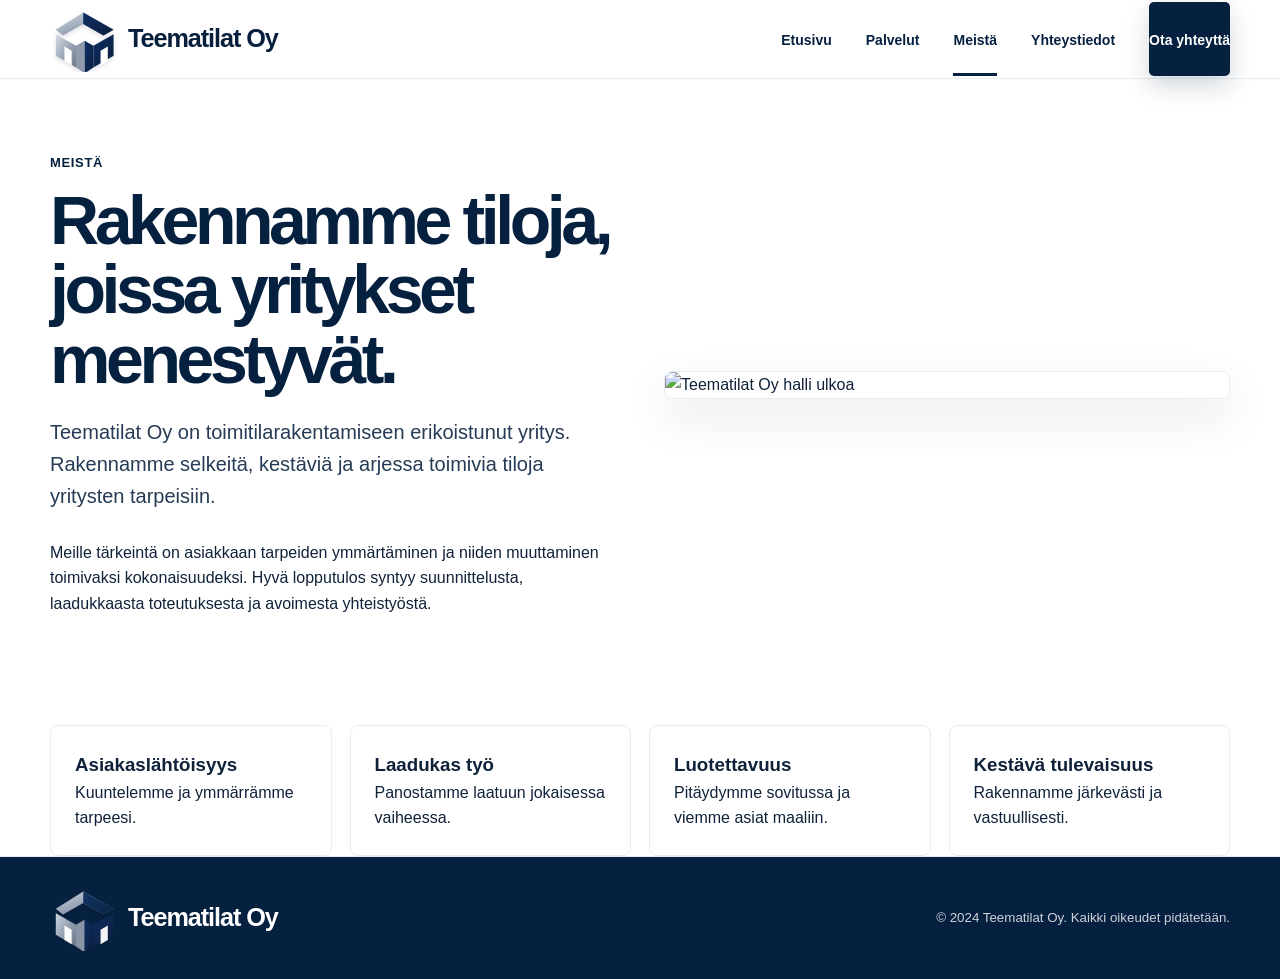
==== meista.html @ b9447d9e "Add files via upload" ====
<!doctype html>
<html lang="fi">
<head>
  <meta charset="utf-8">
  <meta name="viewport" content="width=device-width, initial-scale=1">
  <title>Meistä | Teematilat Oy</title>
  <meta name="description" content="Teematilat Oy rakentaa laadukkaita ja toimivia toimitiloja yrityksille.">
  <link rel="stylesheet" href="styles.css">
</head>
<body>
<header class="header">
  <div class="container nav">
    <a class="logo-wrap" href="index.html"><svg class="brand-logo" viewBox="0 0 360 92" role="img" aria-label="Teematilat Oy" xmlns="http://www.w3.org/2000/svg">
  <defs>
    <linearGradient id="silverA" x1="0" y1="0" x2="1" y2="1">
      <stop offset="0%" stop-color="#d8dee7"/>
      <stop offset="52%" stop-color="#9aa6b6"/>
      <stop offset="100%" stop-color="#707b8a"/>
    </linearGradient>
    <linearGradient id="navyA" x1="0" y1="0" x2="1" y2="1">
      <stop offset="0%" stop-color="#0b2e63"/>
      <stop offset="100%" stop-color="#061f3d"/>
    </linearGradient>
    <filter id="softShadow" x="-15%" y="-15%" width="130%" height="130%">
      <feDropShadow dx="0" dy="3" stdDeviation="3" flood-color="#061f3d" flood-opacity=".12"/>
    </filter>
  </defs>

  <g transform="translate(8 9)" filter="url(#softShadow)">
    <!-- top open roof / upper right in dark navy -->
    <polygon points="38,0 80,24 66,32 38,16 10,32 0,24" fill="url(#silverA)"/>
    <polygon points="38,0 80,24 66,32 38,16" fill="url(#navyA)"/>

    <!-- left leg -->
    <polygon points="0,30 28,46 28,76 0,60" fill="url(#silverA)"/>
    <polygon points="12,47 22,53 22,73 12,67" fill="#ffffff"/>

    <!-- center leg -->
    <polygon points="28,46 40,39 40,84 28,76" fill="#8f9bac"/>
    <polygon points="40,39 52,46 52,76 40,84" fill="url(#navyA)"/>

    <!-- right leg -->
    <polygon points="52,46 80,30 80,60 52,76" fill="url(#navyA)"/>
    <polygon points="62,53 72,47 72,67 62,73" fill="#ffffff"/>
  </g>

  <text x="108" y="57"
        font-family="Arial, Helvetica, sans-serif"
        font-size="35"
        font-weight="900"
        letter-spacing="-1.5"
        fill="#061f3d">Teematilat Oy</text>
</svg></a>
    <button class="mobile-toggle" aria-label="Avaa valikko" onclick="document.querySelector('.menu').classList.toggle('open')">☰</button>
    <nav class="menu">
      <a href="index.html" class="">Etusivu</a>
      <a href="palvelut.html" class="">Palvelut</a>
      <a href="meista.html" class="active">Meistä</a>
      <a href="yhteystiedot.html" class="">Yhteystiedot</a>
      <a class="btn" href="yhteystiedot.html">Ota yhteyttä</a>
    </nav>
  </div>
</header>

<main>
  <section class="about-grid container">
    <div>
      <div class="kicker">Meistä</div>
      <h1>Rakennamme tiloja, joissa yritykset menestyvät.</h1>
      <p class="lead">Teematilat Oy on toimitilarakentamiseen erikoistunut yritys. Rakennamme selkeitä, kestäviä ja arjessa toimivia tiloja yritysten tarpeisiin.</p>
      <p>Meille tärkeintä on asiakkaan tarpeiden ymmärtäminen ja niiden muuttaminen toimivaksi kokonaisuudeksi. Hyvä lopputulos syntyy suunnittelusta, laadukkaasta toteutuksesta ja avoimesta yhteistyöstä.</p>
    </div>
    <div class="photo-card"><img src="assets/halli-ulkokuva.png" alt="Teematilat Oy halli ulkoa"></div>
  </section>
  <section class="features">
    <div class="container value-grid">
      <div class="value"><h3>Asiakaslähtöisyys</h3><p>Kuuntelemme ja ymmärrämme tarpeesi.</p></div>
      <div class="value"><h3>Laadukas työ</h3><p>Panostamme laatuun jokaisessa vaiheessa.</p></div>
      <div class="value"><h3>Luotettavuus</h3><p>Pitäydymme sovitussa ja viemme asiat maaliin.</p></div>
      <div class="value"><h3>Kestävä tulevaisuus</h3><p>Rakennamme järkevästi ja vastuullisesti.</p></div>
    </div>
  </section>
</main>

<footer class="footer">
  <div class="container footer-inner">
    <a class="logo-wrap" href="index.html"><svg class="brand-logo" viewBox="0 0 360 92" role="img" aria-label="Teematilat Oy" xmlns="http://www.w3.org/2000/svg">
  <defs>
    <linearGradient id="silverA" x1="0" y1="0" x2="1" y2="1">
      <stop offset="0%" stop-color="#d8dee7"/>
      <stop offset="52%" stop-color="#9aa6b6"/>
      <stop offset="100%" stop-color="#707b8a"/>
    </linearGradient>
    <linearGradient id="navyA" x1="0" y1="0" x2="1" y2="1">
      <stop offset="0%" stop-color="#0b2e63"/>
      <stop offset="100%" stop-color="#061f3d"/>
    </linearGradient>
    <filter id="softShadow" x="-15%" y="-15%" width="130%" height="130%">
      <feDropShadow dx="0" dy="3" stdDeviation="3" flood-color="#061f3d" flood-opacity=".12"/>
    </filter>
  </defs>

  <g transform="translate(8 9)" filter="url(#softShadow)">
    <!-- top open roof / upper right in dark navy -->
    <polygon points="38,0 80,24 66,32 38,16 10,32 0,24" fill="url(#silverA)"/>
    <polygon points="38,0 80,24 66,32 38,16" fill="url(#navyA)"/>

    <!-- left leg -->
    <polygon points="0,30 28,46 28,76 0,60" fill="url(#silverA)"/>
    <polygon points="12,47 22,53 22,73 12,67" fill="#ffffff"/>

    <!-- center leg -->
    <polygon points="28,46 40,39 40,84 28,76" fill="#8f9bac"/>
    <polygon points="40,39 52,46 52,76 40,84" fill="url(#navyA)"/>

    <!-- right leg -->
    <polygon points="52,46 80,30 80,60 52,76" fill="url(#navyA)"/>
    <polygon points="62,53 72,47 72,67 62,73" fill="#ffffff"/>
  </g>

  <text x="108" y="57"
        font-family="Arial, Helvetica, sans-serif"
        font-size="35"
        font-weight="900"
        letter-spacing="-1.5"
        fill="#061f3d">Teematilat Oy</text>
</svg></a>
    <small>© 2024 Teematilat Oy. Kaikki oikeudet pidätetään.</small>
  </div>
</footer>
<script>
document.addEventListener('click', function(e){
  const menu = document.querySelector('.menu');
  const toggle = document.querySelector('.mobile-toggle');
  if(menu && toggle && !menu.contains(e.target) && !toggle.contains(e.target)) menu.classList.remove('open');
});
</script>
</body>
</html>
---- styles.css ----
:root{
  --navy:#06213f;
  --navy-2:#0a315d;
  --red:#06213f;
  --text:#10223a;
  --muted:#5d6b7d;
  --line:#e8edf3;
  --bg:#f7f9fc;
  --white:#fff;
  --shadow:0 18px 45px rgba(6,31,61,.10);
}
*{box-sizing:border-box;margin:0;padding:0}
html{scroll-behavior:smooth}
body{font-family:Arial,Helvetica,sans-serif;color:var(--text);background:#fff;line-height:1.6}
img{max-width:100%;display:block}
a{text-decoration:none;color:inherit}
.container{width:min(1180px,calc(100% - 40px));margin:auto}
.header{position:sticky;top:0;z-index:50;background:rgba(255,255,255,.94);backdrop-filter:blur(14px);border-bottom:1px solid var(--line)}
.nav{height:78px;display:flex;align-items:center;justify-content:space-between;gap:24px}
.logo-wrap{
  display:flex;
  align-items:center;
  width:230px;
  max-width:60vw;
  line-height:0;
}





.menu{display:flex;align-items:center;gap:34px;font-weight:800;font-size:14px;color:var(--navy)}
.menu a{padding:27px 0 22px;border-bottom:3px solid transparent}
.menu a.active,.menu a:hover{border-bottom-color:var(--navy);color:var(--navy)}
.btn{display:inline-flex;align-items:center;justify-content:center;gap:10px;border-radius:5px;padding:14px 22px;background:var(--navy);color:white;font-weight:800;border:0;cursor:pointer;box-shadow:0 10px 24px rgba(6,31,61,.18)}
.btn:hover{background:var(--navy-2)}
.mobile-toggle{display:none;background:transparent;border:0;font-size:30px;color:var(--navy);cursor:pointer}

.hero{background:linear-gradient(90deg,rgba(255,255,255,.98) 0%,rgba(255,255,255,.86) 35%,rgba(255,255,255,.08) 62%),url("assets/halli-ulkokuva.png") center right/cover no-repeat;min-height:620px;display:flex;align-items:center}
.hero-content{max-width:520px;padding:70px 0}
.eyebrow{font-size:13px;font-weight:900;letter-spacing:.05em;text-transform:uppercase;color:var(--navy);margin-bottom:16px}
h1{font-size:clamp(42px,6vw,68px);line-height:1.02;letter-spacing:-.065em;color:var(--navy);margin-bottom:22px}
.lead{font-size:20px;color:#263b55;margin-bottom:28px}
.features{background:#fff;border-bottom:1px solid var(--line)}
.feature-grid{display:grid;grid-template-columns:repeat(4,1fr)}
.feature{padding:44px 26px;text-align:center;border-right:1px solid var(--line)}
.feature:last-child{border-right:0}
.icon{font-size:42px;color:var(--red);line-height:1;margin-bottom:16px}
.feature h3{font-size:18px;color:var(--navy);margin-bottom:8px}
.feature p{color:var(--muted);font-size:14px}

.process{background:radial-gradient(circle at 50% 0,#0d3a68,var(--navy));color:white;padding:74px 0}
.center{text-align:center}
.process .eyebrow{color:var(--red)}
.section-title{font-size:clamp(32px,4vw,46px);line-height:1.1;letter-spacing:-.045em;color:var(--navy);margin-bottom:18px}
.process .section-title{color:white}
.process-grid{display:grid;grid-template-columns:repeat(4,1fr);gap:24px;margin-top:46px;position:relative}
.step{text-align:center;padding:10px}
.step-number{width:38px;height:38px;border-radius:999px;background:var(--red);display:grid;place-items:center;margin:0 auto 22px;font-weight:900}
.step-icon{font-size:38px;margin-bottom:16px}
.step h3{font-size:20px;margin-bottom:8px}
.step p{font-size:14px;color:rgba(255,255,255,.78)}

.split{padding:78px 0}
.split-grid{display:grid;grid-template-columns:.85fr 1.15fr;gap:58px;align-items:center}
.kicker{font-size:13px;text-transform:uppercase;color:var(--red);font-weight:900;letter-spacing:.05em;margin-bottom:12px}
.checks{list-style:none;margin-top:20px}
.checks li{margin:10px 0;color:#253750}
.checks li:before{content:"✓";color:var(--red);font-weight:900;margin-right:10px}
.photo-card{border-radius:8px;overflow:hidden;box-shadow:var(--shadow);border:1px solid var(--line)}
.cta{background:linear-gradient(135deg,#06213f,#0a315d);color:white;padding:64px 0;text-align:center;position:relative;overflow:hidden}
.cta h2{font-size:clamp(30px,4vw,44px);line-height:1.12;margin-bottom:24px;letter-spacing:-.04em}
.cta .eyebrow{color:white}
.footer{background:var(--navy);color:white;padding:28px 0}
.footer-inner{display:flex;justify-content:space-between;align-items:center;gap:22px;flex-wrap:wrap}
.footer .logo-wrap{color:white;font-size:20px}
.footer small{opacity:.8}

.page-hero{background:linear-gradient(135deg,var(--navy),#073969);color:white;padding:72px 0}
.page-hero h1{color:white;font-size:clamp(38px,4vw,54px)}
.page-hero p{max-width:680px;color:rgba(255,255,255,.82);font-size:19px}
.cards{padding:64px 0}
.card-grid{display:grid;grid-template-columns:repeat(4,1fr);gap:22px}
.card{background:white;border:1px solid var(--line);border-radius:8px;overflow:hidden;box-shadow:var(--shadow)}
.card-body{padding:24px}
.card h3{color:var(--navy);font-size:20px;margin-bottom:8px}
.card p{color:var(--muted);font-size:15px}
.about-grid{display:grid;grid-template-columns:1fr 1fr;gap:48px;align-items:center;padding:74px 0}
.value-grid{display:grid;grid-template-columns:repeat(4,1fr);gap:18px;margin-top:34px}
.value{border:1px solid var(--line);border-radius:8px;padding:24px;background:#fff}
.contact-grid{display:grid;grid-template-columns:.8fr 1.2fr;gap:60px;padding:70px 0}
.contact-list{list-style:none;margin-top:24px}
.contact-list li{padding:12px 0;border-bottom:1px solid var(--line)}
.form{display:grid;gap:14px}
input,textarea{width:100%;padding:15px;border:1px solid #dce3ec;border-radius:5px;font:inherit}
textarea{min-height:150px;resize:vertical}
.notice{background:#fff6f6;border-left:4px solid var(--red);padding:18px;margin-top:18px;color:#334}

@media (max-width:900px){
  .mobile-toggle{display:block}
  .menu{display:none;position:absolute;left:0;right:0;top:78px;background:white;padding:18px 24px;box-shadow:var(--shadow);flex-direction:column;align-items:flex-start;gap:8px}
  .menu.open{display:flex}
  .menu a{padding:10px 0}
  .hero{background:linear-gradient(180deg,rgba(255,255,255,.96),rgba(255,255,255,.86)),url("assets/halli-ulkokuva.png") center/cover no-repeat;min-height:560px}
  .feature-grid,.process-grid,.card-grid,.value-grid{grid-template-columns:1fr 1fr}
  .split-grid,.about-grid,.contact-grid{grid-template-columns:1fr}
}
@media (max-width:560px){
  .container{width:min(100% - 28px,1180px)}
  .nav{height:70px}
  .logo-wrap{font-size:20px}
  
  .hero-content{padding:54px 0}
  .lead{font-size:17px}
  .feature-grid,.process-grid,.card-grid,.value-grid{grid-template-columns:1fr}
  .feature{border-right:0;border-bottom:1px solid var(--line)}
  .section-title{font-size:32px}
}


.brand-logo{
  width:100%;
  height:auto;
  display:block;
}
.footer .brand-logo text{
  fill:#ffffff;
}
.footer .brand-logo polygon{
  opacity:.95;
}
@media (max-width:560px){
  .logo-wrap{width:190px;}
}


/* Päivitetty SVG-logo */
.logo-wrap{
  display:flex;
  align-items:center;
  width:260px;
  max-width:62vw;
  line-height:0;
}
.brand-logo{
  width:100%;
  height:auto;
  display:block;
}
.site-logo{
  height:64px;
  width:auto;
  display:block;
}
@media (max-width:560px){
  .logo-wrap{width:210px;}
  .site-logo{height:52px;}
}
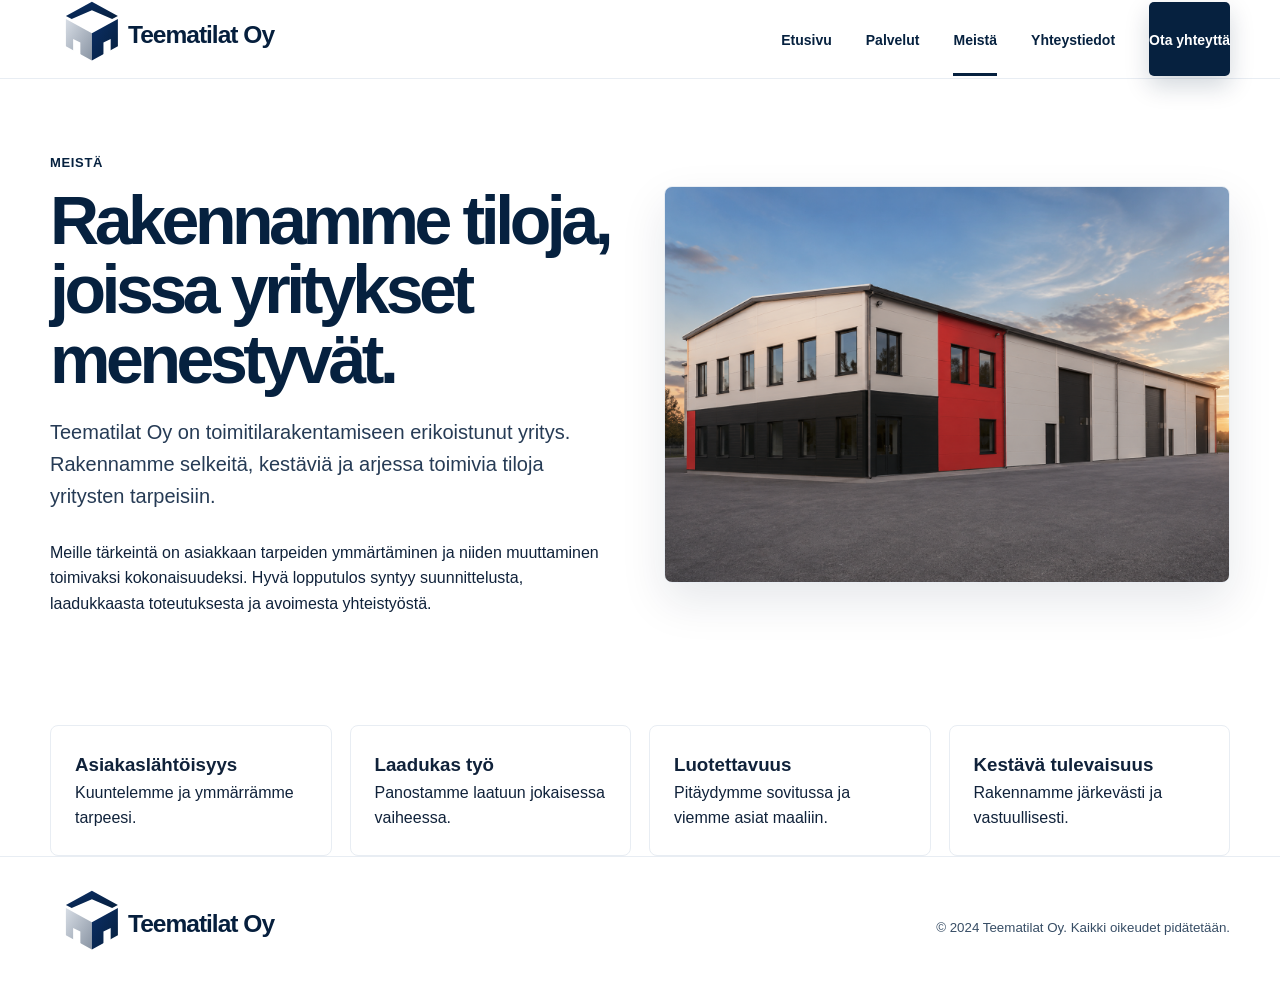
==== commit 9729dd44: "Logomuutokset" ====
--- a/meista.html
+++ b/meista.html
@@ -10,47 +10,9 @@
 <body>
 <header class="header">
   <div class="container nav">
-    <a class="logo-wrap" href="index.html"><svg class="brand-logo" viewBox="0 0 360 92" role="img" aria-label="Teematilat Oy" xmlns="http://www.w3.org/2000/svg">
-  <defs>
-    <linearGradient id="silverA" x1="0" y1="0" x2="1" y2="1">
-      <stop offset="0%" stop-color="#d8dee7"/>
-      <stop offset="52%" stop-color="#9aa6b6"/>
-      <stop offset="100%" stop-color="#707b8a"/>
-    </linearGradient>
-    <linearGradient id="navyA" x1="0" y1="0" x2="1" y2="1">
-      <stop offset="0%" stop-color="#0b2e63"/>
-      <stop offset="100%" stop-color="#061f3d"/>
-    </linearGradient>
-    <filter id="softShadow" x="-15%" y="-15%" width="130%" height="130%">
-      <feDropShadow dx="0" dy="3" stdDeviation="3" flood-color="#061f3d" flood-opacity=".12"/>
-    </filter>
-  </defs>
-
-  <g transform="translate(8 9)" filter="url(#softShadow)">
-    <!-- top open roof / upper right in dark navy -->
-    <polygon points="38,0 80,24 66,32 38,16 10,32 0,24" fill="url(#silverA)"/>
-    <polygon points="38,0 80,24 66,32 38,16" fill="url(#navyA)"/>
-
-    <!-- left leg -->
-    <polygon points="0,30 28,46 28,76 0,60" fill="url(#silverA)"/>
-    <polygon points="12,47 22,53 22,73 12,67" fill="#ffffff"/>
-
-    <!-- center leg -->
-    <polygon points="28,46 40,39 40,84 28,76" fill="#8f9bac"/>
-    <polygon points="40,39 52,46 52,76 40,84" fill="url(#navyA)"/>
-
-    <!-- right leg -->
-    <polygon points="52,46 80,30 80,60 52,76" fill="url(#navyA)"/>
-    <polygon points="62,53 72,47 72,67 62,73" fill="#ffffff"/>
-  </g>
-
-  <text x="108" y="57"
-        font-family="Arial, Helvetica, sans-serif"
-        font-size="35"
-        font-weight="900"
-        letter-spacing="-1.5"
-        fill="#061f3d">Teematilat Oy</text>
-</svg></a>
+    <a class="logo-wrap" href="index.html">
+<img src="assets/logo.svg" alt="Teematilat Oy logo" class="logo">
+</a> 
     <button class="mobile-toggle" aria-label="Avaa valikko" onclick="document.querySelector('.menu').classList.toggle('open')">☰</button>
     <nav class="menu">
       <a href="index.html" class="">Etusivu</a>
@@ -84,47 +46,9 @@
 
 <footer class="footer">
   <div class="container footer-inner">
-    <a class="logo-wrap" href="index.html"><svg class="brand-logo" viewBox="0 0 360 92" role="img" aria-label="Teematilat Oy" xmlns="http://www.w3.org/2000/svg">
-  <defs>
-    <linearGradient id="silverA" x1="0" y1="0" x2="1" y2="1">
-      <stop offset="0%" stop-color="#d8dee7"/>
-      <stop offset="52%" stop-color="#9aa6b6"/>
-      <stop offset="100%" stop-color="#707b8a"/>
-    </linearGradient>
-    <linearGradient id="navyA" x1="0" y1="0" x2="1" y2="1">
-      <stop offset="0%" stop-color="#0b2e63"/>
-      <stop offset="100%" stop-color="#061f3d"/>
-    </linearGradient>
-    <filter id="softShadow" x="-15%" y="-15%" width="130%" height="130%">
-      <feDropShadow dx="0" dy="3" stdDeviation="3" flood-color="#061f3d" flood-opacity=".12"/>
-    </filter>
-  </defs>
-
-  <g transform="translate(8 9)" filter="url(#softShadow)">
-    <!-- top open roof / upper right in dark navy -->
-    <polygon points="38,0 80,24 66,32 38,16 10,32 0,24" fill="url(#silverA)"/>
-    <polygon points="38,0 80,24 66,32 38,16" fill="url(#navyA)"/>
-
-    <!-- left leg -->
-    <polygon points="0,30 28,46 28,76 0,60" fill="url(#silverA)"/>
-    <polygon points="12,47 22,53 22,73 12,67" fill="#ffffff"/>
-
-    <!-- center leg -->
-    <polygon points="28,46 40,39 40,84 28,76" fill="#8f9bac"/>
-    <polygon points="40,39 52,46 52,76 40,84" fill="url(#navyA)"/>
-
-    <!-- right leg -->
-    <polygon points="52,46 80,30 80,60 52,76" fill="url(#navyA)"/>
-    <polygon points="62,53 72,47 72,67 62,73" fill="#ffffff"/>
-  </g>
-
-  <text x="108" y="57"
-        font-family="Arial, Helvetica, sans-serif"
-        font-size="35"
-        font-weight="900"
-        letter-spacing="-1.5"
-        fill="#061f3d">Teematilat Oy</text>
-</svg></a>
+    <a class="logo-wrap" href="index.html">
+<img src="assets/logo.svg" alt="Teematilat Oy logo" class="logo">
+</a> 
     <small>© 2024 Teematilat Oy. Kaikki oikeudet pidätetään.</small>
   </div>
 </footer>
--- a/styles.css
+++ b/styles.css
@@ -72,10 +72,14 @@
 .cta{background:linear-gradient(135deg,#06213f,#0a315d);color:white;padding:64px 0;text-align:center;position:relative;overflow:hidden}
 .cta h2{font-size:clamp(30px,4vw,44px);line-height:1.12;margin-bottom:24px;letter-spacing:-.04em}
 .cta .eyebrow{color:white}
-.footer{background:var(--navy);color:white;padding:28px 0}
-.footer-inner{display:flex;justify-content:space-between;align-items:center;gap:22px;flex-wrap:wrap}
-.footer .logo-wrap{color:white;font-size:20px}
-.footer small{opacity:.8}
+.footer{
+  background:#ffffff;
+  color:var(--navy);
+  padding:28px 0;
+}.footer-inner{display:flex;justify-content:space-between;align-items:center;gap:22px;flex-wrap:wrap}
+.footer .logo-wrap{
+  color:var(--navy);
+}.footer small{opacity:.8}
 
 .page-hero{background:linear-gradient(135deg,var(--navy),#073969);color:white;padding:72px 0}
 .page-hero h1{color:white;font-size:clamp(38px,4vw,54px)}
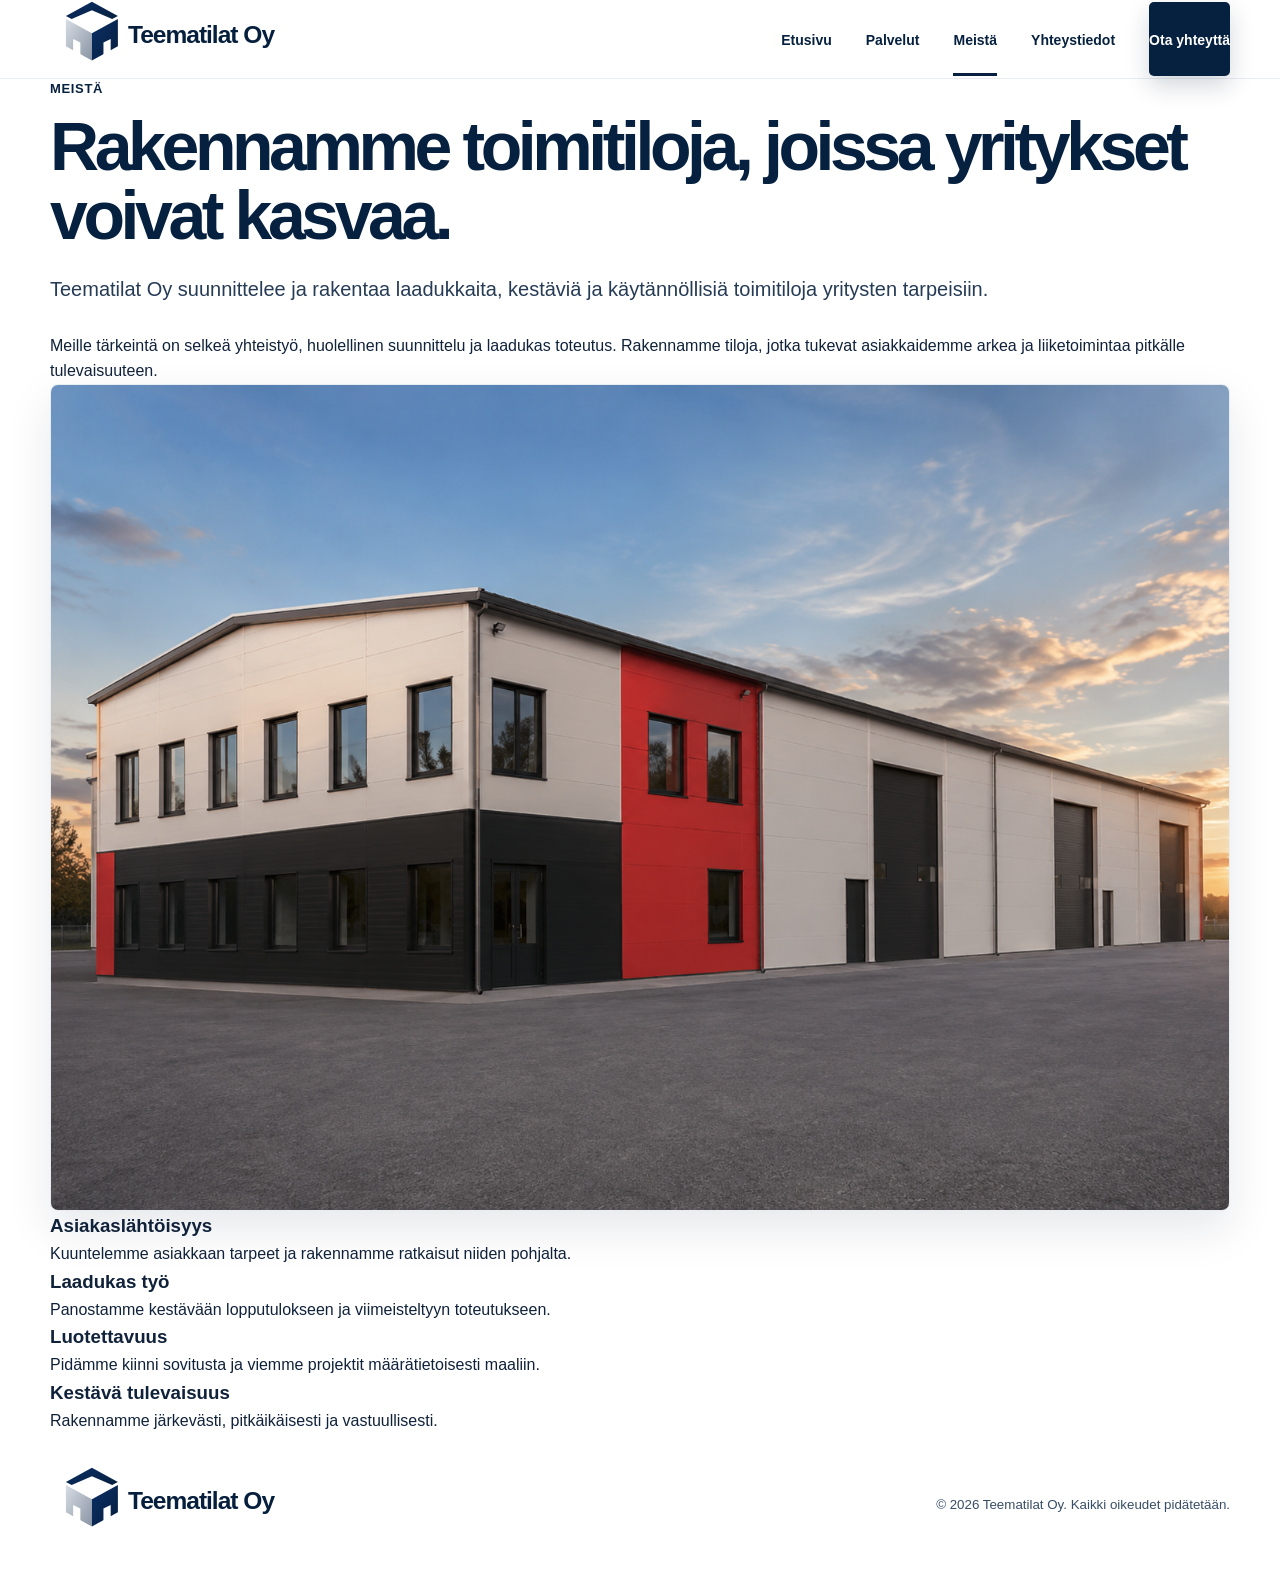
==== commit 28c4e85b: "Add files via upload" ====
--- a/meista.html
+++ b/meista.html
@@ -7,39 +7,63 @@
   <meta name="description" content="Teematilat Oy rakentaa laadukkaita ja toimivia toimitiloja yrityksille.">
   <link rel="stylesheet" href="styles.css">
 </head>
+
 <body>
 <header class="header">
   <div class="container nav">
     <a class="logo-wrap" href="index.html">
-<img src="assets/logo.svg" alt="Teematilat Oy logo" class="logo">
-</a> 
+      <img src="assets/logo.svg" alt="Teematilat Oy logo" class="logo">
+    </a>
+
     <button class="mobile-toggle" aria-label="Avaa valikko" onclick="document.querySelector('.menu').classList.toggle('open')">☰</button>
+
     <nav class="menu">
-      <a href="index.html" class="">Etusivu</a>
-      <a href="palvelut.html" class="">Palvelut</a>
+      <a href="index.html">Etusivu</a>
+      <a href="palvelut.html">Palvelut</a>
       <a href="meista.html" class="active">Meistä</a>
-      <a href="yhteystiedot.html" class="">Yhteystiedot</a>
+      <a href="yhteystiedot.html">Yhteystiedot</a>
       <a class="btn" href="yhteystiedot.html">Ota yhteyttä</a>
     </nav>
   </div>
 </header>
 
-<main>
-  <section class="about-grid container">
+<main class="blue-page">
+  <section class="container blue-hero">
     <div>
       <div class="kicker">Meistä</div>
-      <h1>Rakennamme tiloja, joissa yritykset menestyvät.</h1>
-      <p class="lead">Teematilat Oy on toimitilarakentamiseen erikoistunut yritys. Rakennamme selkeitä, kestäviä ja arjessa toimivia tiloja yritysten tarpeisiin.</p>
-      <p>Meille tärkeintä on asiakkaan tarpeiden ymmärtäminen ja niiden muuttaminen toimivaksi kokonaisuudeksi. Hyvä lopputulos syntyy suunnittelusta, laadukkaasta toteutuksesta ja avoimesta yhteistyöstä.</p>
+      <h1>Rakennamme toimitiloja, joissa yritykset voivat kasvaa.</h1>
+      <p class="lead">
+        Teematilat Oy suunnittelee ja rakentaa laadukkaita, kestäviä ja käytännöllisiä toimitiloja yritysten tarpeisiin.
+      </p>
+      <p>
+        Meille tärkeintä on selkeä yhteistyö, huolellinen suunnittelu ja laadukas toteutus. Rakennamme tiloja, jotka tukevat asiakkaidemme arkea ja liiketoimintaa pitkälle tulevaisuuteen.
+      </p>
     </div>
-    <div class="photo-card"><img src="assets/halli-ulkokuva.png" alt="Teematilat Oy halli ulkoa"></div>
+
+    <div class="photo-card">
+      <img src="assets/halli-ulkokuva.png" alt="Teematilat Oy halli ulkoa">
+    </div>
   </section>
-  <section class="features">
-    <div class="container value-grid">
-      <div class="value"><h3>Asiakaslähtöisyys</h3><p>Kuuntelemme ja ymmärrämme tarpeesi.</p></div>
-      <div class="value"><h3>Laadukas työ</h3><p>Panostamme laatuun jokaisessa vaiheessa.</p></div>
-      <div class="value"><h3>Luotettavuus</h3><p>Pitäydymme sovitussa ja viemme asiat maaliin.</p></div>
-      <div class="value"><h3>Kestävä tulevaisuus</h3><p>Rakennamme järkevästi ja vastuullisesti.</p></div>
+
+  <section class="container blue-values">
+    <div class="blue-card">
+      <h3>Asiakaslähtöisyys</h3>
+      <p>Kuuntelemme asiakkaan tarpeet ja rakennamme ratkaisut niiden pohjalta.</p>
+    </div>
+
+    <div class="blue-card">
+      <h3>Laadukas työ</h3>
+      <p>Panostamme kestävään lopputulokseen ja viimeisteltyyn toteutukseen.</p>
+    </div>
+
+    <div class="blue-card">
+      <h3>Luotettavuus</h3>
+      <p>Pidämme kiinni sovitusta ja viemme projektit määrätietoisesti maaliin.</p>
+    </div>
+
+    <div class="blue-card">
+      <h3>Kestävä tulevaisuus</h3>
+      <p>Rakennamme järkevästi, pitkäikäisesti ja vastuullisesti.</p>
     </div>
   </section>
 </main>
@@ -47,16 +71,19 @@
 <footer class="footer">
   <div class="container footer-inner">
     <a class="logo-wrap" href="index.html">
-<img src="assets/logo.svg" alt="Teematilat Oy logo" class="logo">
-</a> 
-    <small>© 2024 Teematilat Oy. Kaikki oikeudet pidätetään.</small>
+      <img src="assets/logo.svg" alt="Teematilat Oy logo" class="logo">
+    </a>
+    <small>© 2026 Teematilat Oy. Kaikki oikeudet pidätetään.</small>
   </div>
 </footer>
+
 <script>
 document.addEventListener('click', function(e){
   const menu = document.querySelector('.menu');
   const toggle = document.querySelector('.mobile-toggle');
-  if(menu && toggle && !menu.contains(e.target) && !toggle.contains(e.target)) menu.classList.remove('open');
+  if(menu && toggle && !menu.contains(e.target) && !toggle.contains(e.target)) {
+    menu.classList.remove('open');
+  }
 });
 </script>
 </body>
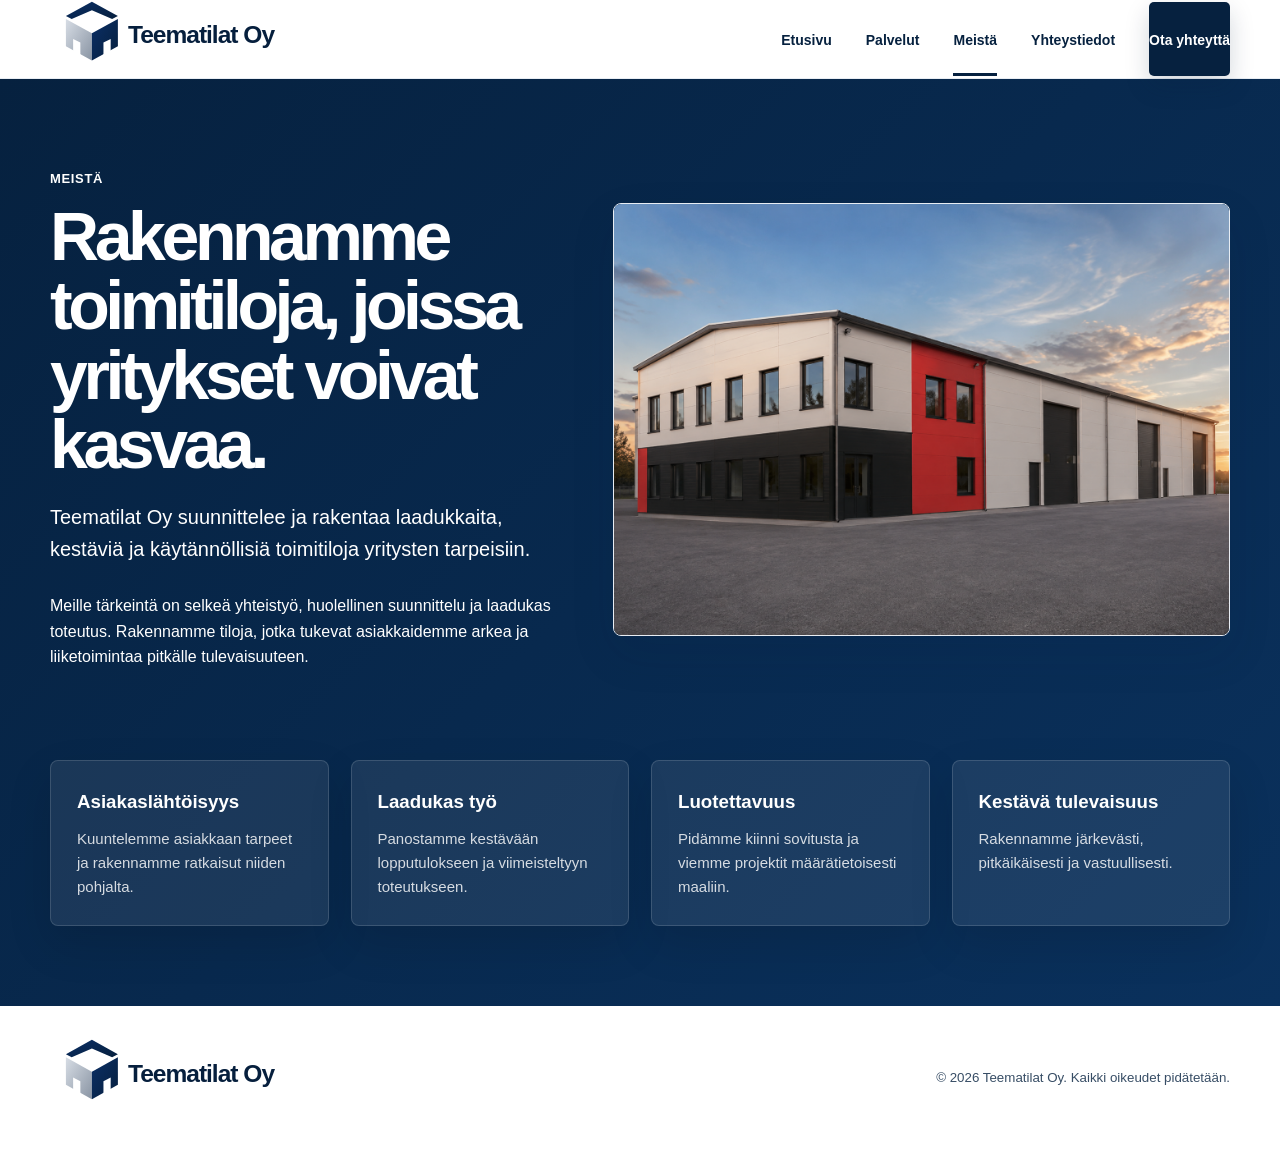
==== commit 1efe7366: "Update meista.html" ====
--- a/meista.html
+++ b/meista.html
@@ -87,4 +87,4 @@
 });
 </script>
 </body>
-</html>+</html>
--- a/styles.css
+++ b/styles.css
@@ -161,3 +161,65 @@
   .logo-wrap{width:210px;}
   .site-logo{height:52px;}
 }
+.blue-page{
+  background:linear-gradient(135deg,#06213f,#0a315d);
+  color:white;
+}
+
+.blue-page h1,
+.blue-page h2,
+.blue-page h3,
+.blue-page p,
+.blue-page .lead,
+.blue-page .kicker{
+  color:white;
+}
+
+.blue-hero{
+  display:grid;
+  grid-template-columns:0.9fr 1.1fr;
+  gap:58px;
+  align-items:center;
+  padding:90px 0;
+}
+
+.blue-values{
+  display:grid;
+  grid-template-columns:repeat(4,1fr);
+  gap:22px;
+  padding:0 0 80px;
+}
+
+.blue-card{
+  background:rgba(255,255,255,0.08);
+  border:1px solid rgba(255,255,255,0.14);
+  border-radius:8px;
+  padding:26px;
+  box-shadow:0 18px 45px rgba(0,0,0,.12);
+}
+
+.blue-card h3{
+  margin-bottom:10px;
+}
+
+.blue-card p{
+  color:rgba(255,255,255,0.82);
+  font-size:15px;
+}
+
+@media (max-width:900px){
+  .blue-hero{
+    grid-template-columns:1fr;
+    padding:64px 0;
+  }
+
+  .blue-values{
+    grid-template-columns:1fr 1fr;
+  }
+}
+
+@media (max-width:560px){
+  .blue-values{
+    grid-template-columns:1fr;
+  }
+}
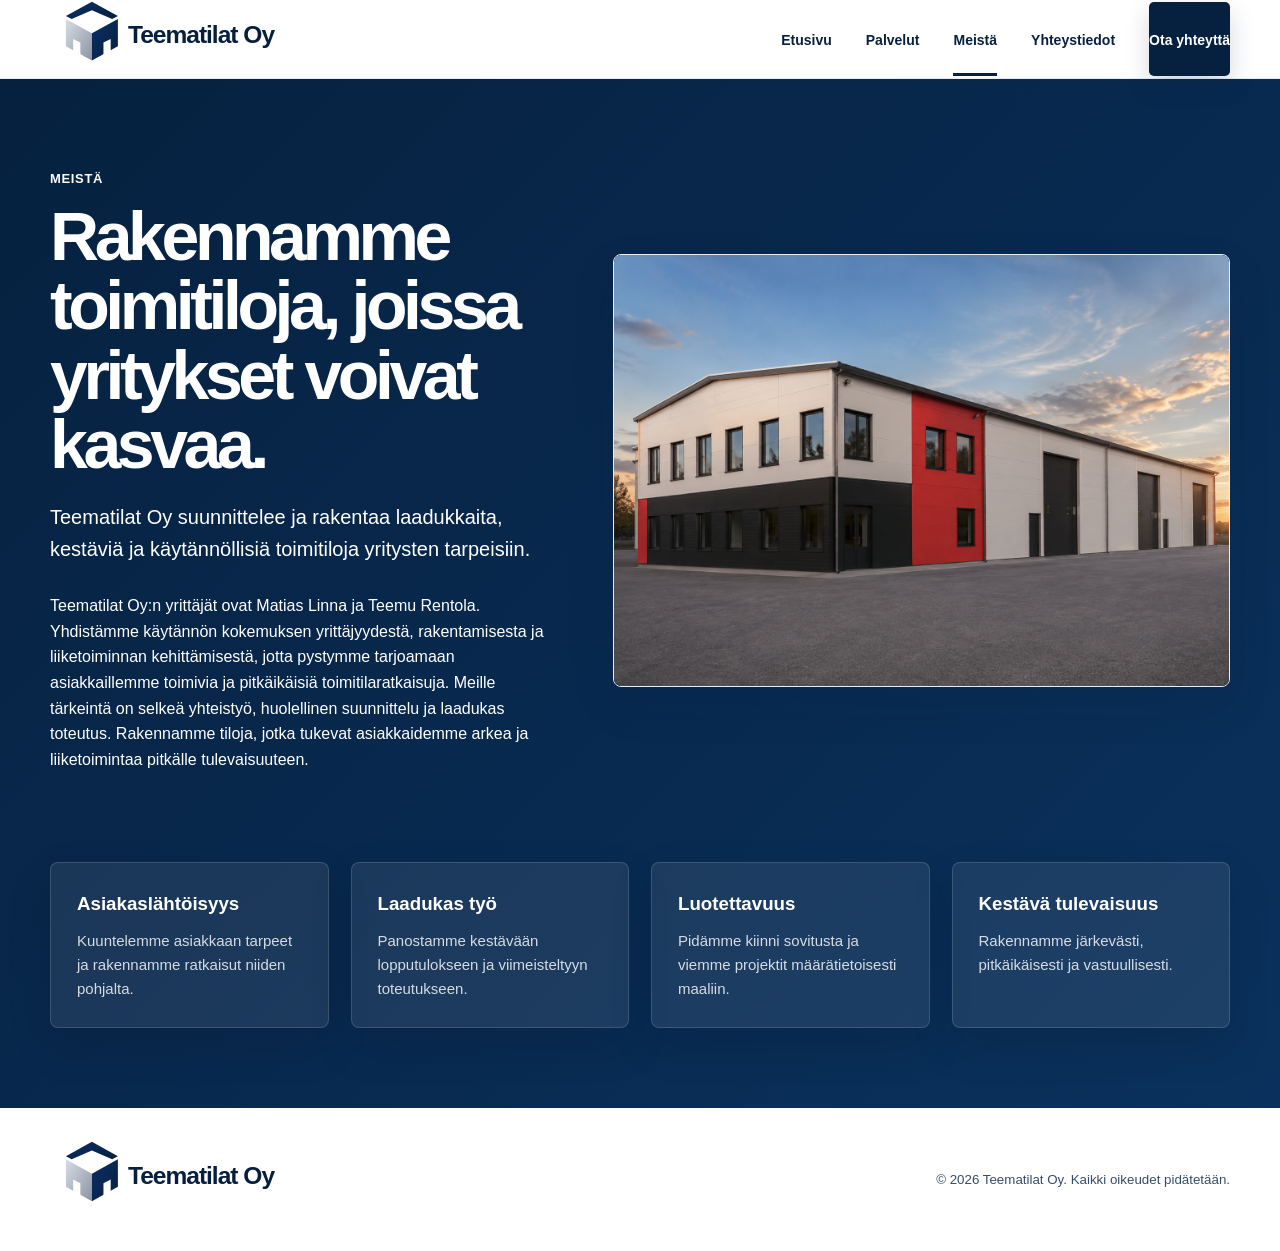
==== commit 4d1abdfa: "Update meista.html" ====
--- a/meista.html
+++ b/meista.html
@@ -36,7 +36,7 @@
         Teematilat Oy suunnittelee ja rakentaa laadukkaita, kestäviä ja käytännöllisiä toimitiloja yritysten tarpeisiin.
       </p>
       <p>
-        Meille tärkeintä on selkeä yhteistyö, huolellinen suunnittelu ja laadukas toteutus. Rakennamme tiloja, jotka tukevat asiakkaidemme arkea ja liiketoimintaa pitkälle tulevaisuuteen.
+        Teematilat Oy:n yrittäjät ovat Matias Linna ja Teemu Rentola. Yhdistämme käytännön kokemuksen yrittäjyydestä, rakentamisesta ja liiketoiminnan kehittämisestä, jotta pystymme tarjoamaan asiakkaillemme toimivia ja pitkäikäisiä toimitilaratkaisuja. Meille tärkeintä on selkeä yhteistyö, huolellinen suunnittelu ja laadukas toteutus. Rakennamme tiloja, jotka tukevat asiakkaidemme arkea ja liiketoimintaa pitkälle tulevaisuuteen.
       </p>
     </div>
 
--- a/styles.css
+++ b/styles.css
@@ -50,18 +50,43 @@
 .feature h3{font-size:18px;color:var(--navy);margin-bottom:8px}
 .feature p{color:var(--muted);font-size:14px}
 
-.process{background:radial-gradient(circle at 50% 0,#0d3a68,var(--navy));color:white;padding:74px 0}
+.process{
+  position:relative;
+  overflow:hidden;
+  color:white;
+  padding:74px 0;
+
+  background:
+    linear-gradient(
+      rgba(6,33,63,.82),
+      rgba(6,33,63,.82)
+    ),
+    url("assets/halli-sisakuva-ai.png");
+
+  background-size:cover;
+  background-position:center;
+}
 .center{text-align:center}
 .process .eyebrow{color:var(--red)}
 .section-title{font-size:clamp(32px,4vw,46px);line-height:1.1;letter-spacing:-.045em;color:var(--navy);margin-bottom:18px}
 .process .section-title{color:white}
 .process-grid{display:grid;grid-template-columns:repeat(4,1fr);gap:24px;margin-top:46px;position:relative}
-.step{text-align:center;padding:10px}
-.step-number{width:38px;height:38px;border-radius:999px;background:var(--red);display:grid;place-items:center;margin:0 auto 22px;font-weight:900}
+.step{
+  text-align:center;
+  padding:26px 18px;
+  background:rgba(255,255,255,.10);
+  border:1px solid rgba(255,255,255,.18);
+  border-radius:16px;
+  backdrop-filter:blur(4px);
+  box-shadow:0 10px 30px rgba(0,0,0,.18);
+}.step-number{width:38px;height:38px;border-radius:999px;background:var(--red);display:grid;place-items:center;margin:0 auto 22px;font-weight:900}
 .step-icon{font-size:38px;margin-bottom:16px}
 .step h3{font-size:20px;margin-bottom:8px}
-.step p{font-size:14px;color:rgba(255,255,255,.78)}
-
+.step p{
+  font-size:15px;
+  line-height:1.6;
+  color:rgba(255,255,255,.96)
+}
 .split{padding:78px 0}
 .split-grid{display:grid;grid-template-columns:.85fr 1.15fr;gap:58px;align-items:center}
 .kicker{font-size:13px;text-transform:uppercase;color:var(--red);font-weight:900;letter-spacing:.05em;margin-bottom:12px}
@@ -223,3 +248,191 @@
     grid-template-columns:1fr;
   }
 }
+
+.blue-page{
+  background:linear-gradient(135deg,#06213f,#0a315d);
+  color:white;
+}
+
+.blue-page h1,
+.blue-page h2,
+.blue-page h3,
+.blue-page p,
+.blue-page .lead,
+.blue-page .kicker{
+  color:white;
+}
+
+.blue-hero{
+  display:grid;
+  grid-template-columns:0.9fr 1.1fr;
+  gap:58px;
+  align-items:center;
+  padding:90px 0;
+}
+
+.blue-values{
+  display:grid;
+  grid-template-columns:repeat(4,1fr);
+  gap:22px;
+  padding:0 0 80px;
+}
+
+.blue-card{
+  background:rgba(255,255,255,0.08);
+  border:1px solid rgba(255,255,255,0.14);
+  border-radius:8px;
+  padding:26px;
+  box-shadow:0 18px 45px rgba(0,0,0,.12);
+}
+
+.blue-card h3{
+  margin-bottom:10px;
+}
+
+.blue-card p{
+  color:rgba(255,255,255,0.82);
+  font-size:15px;
+}
+
+@media (max-width:900px){
+  .blue-hero{
+    grid-template-columns:1fr;
+    padding:64px 0;
+  }
+
+  .blue-values{
+    grid-template-columns:1fr 1fr;
+  }
+}
+
+@media (max-width:560px){
+  .blue-values{
+    grid-template-columns:1fr;
+  }
+}
+.showcase-section{
+  background:#0b2e63;
+  color:#fff;
+  padding:45px 0;
+}
+
+.showcase-grid{
+  display:grid;
+  grid-template-columns:1fr 1fr;
+  gap:35px;
+  align-items:center;
+}
+
+.showcase-content h2{
+  font-size:28px;
+  line-height:1.2;
+  margin-bottom:16px;
+}
+
+.showcase-content p{
+  font-size:15px;
+  line-height:1.6;
+  margin-bottom:12px;
+  opacity:.92;
+}
+
+.showcase-image{
+  display:flex;
+  justify-content:center;
+}
+
+.showcase-image img{
+  width:100%;
+  max-width:420px;
+  border-radius:14px;
+  box-shadow:0 10px 25px rgba(0,0,0,.2);
+}
+
+.light{
+  color:#c7d8f5;
+}
+
+@media (max-width:900px){
+  .showcase-grid{
+    grid-template-columns:1fr;
+    text-align:center;
+  }
+
+  .showcase-content h2{
+    font-size:24px;
+  }
+
+  .showcase-image img{
+    max-width:100%;
+  }
+}
+
+.process{
+  position:relative;
+  overflow:hidden;
+  background:
+    linear-gradient(rgba(6,33,63,.88), rgba(6,33,63,.88)),
+    url("assets/halli-sisakuva-ai.png") center center/cover no-repeat;
+}
+
+.process:before{
+  content:"";
+  position:absolute;
+  inset:0;
+  background:rgba(0,0,0,.12);
+  z-index:0;
+}
+
+.process .container{
+  position:relative;
+  z-index:1;
+}
+
+.process-grid{
+  gap:28px;
+}
+
+.step{
+  background:rgba(255,255,255,.08);
+  border:1px solid rgba(255,255,255,.14);
+  border-radius:16px;
+  padding:28px 20px;
+  backdrop-filter:blur(4px);
+  box-shadow:0 10px 30px rgba(0,0,0,.18);
+  transition:.25s ease;
+}
+
+.step:hover{
+  transform:translateY(-4px);
+  background:rgba(255,255,255,.12);
+}
+
+.step h3{
+  color:#ffffff;
+  font-size:20px;
+  margin-bottom:10px;
+}
+
+.step p{
+  color:rgba(255,255,255,.92);
+  line-height:1.6;
+  font-size:15px;
+}
+
+.step-number{
+  background:#ffffff;
+  color:#06213f;
+  width:44px;
+  height:44px;
+  font-size:16px;
+  margin-bottom:18px;
+}
+
+.process .section-title{
+  color:#ffffff;
+}
+
+.process .eyebrow{
+  color:#d8e5ff;
+}
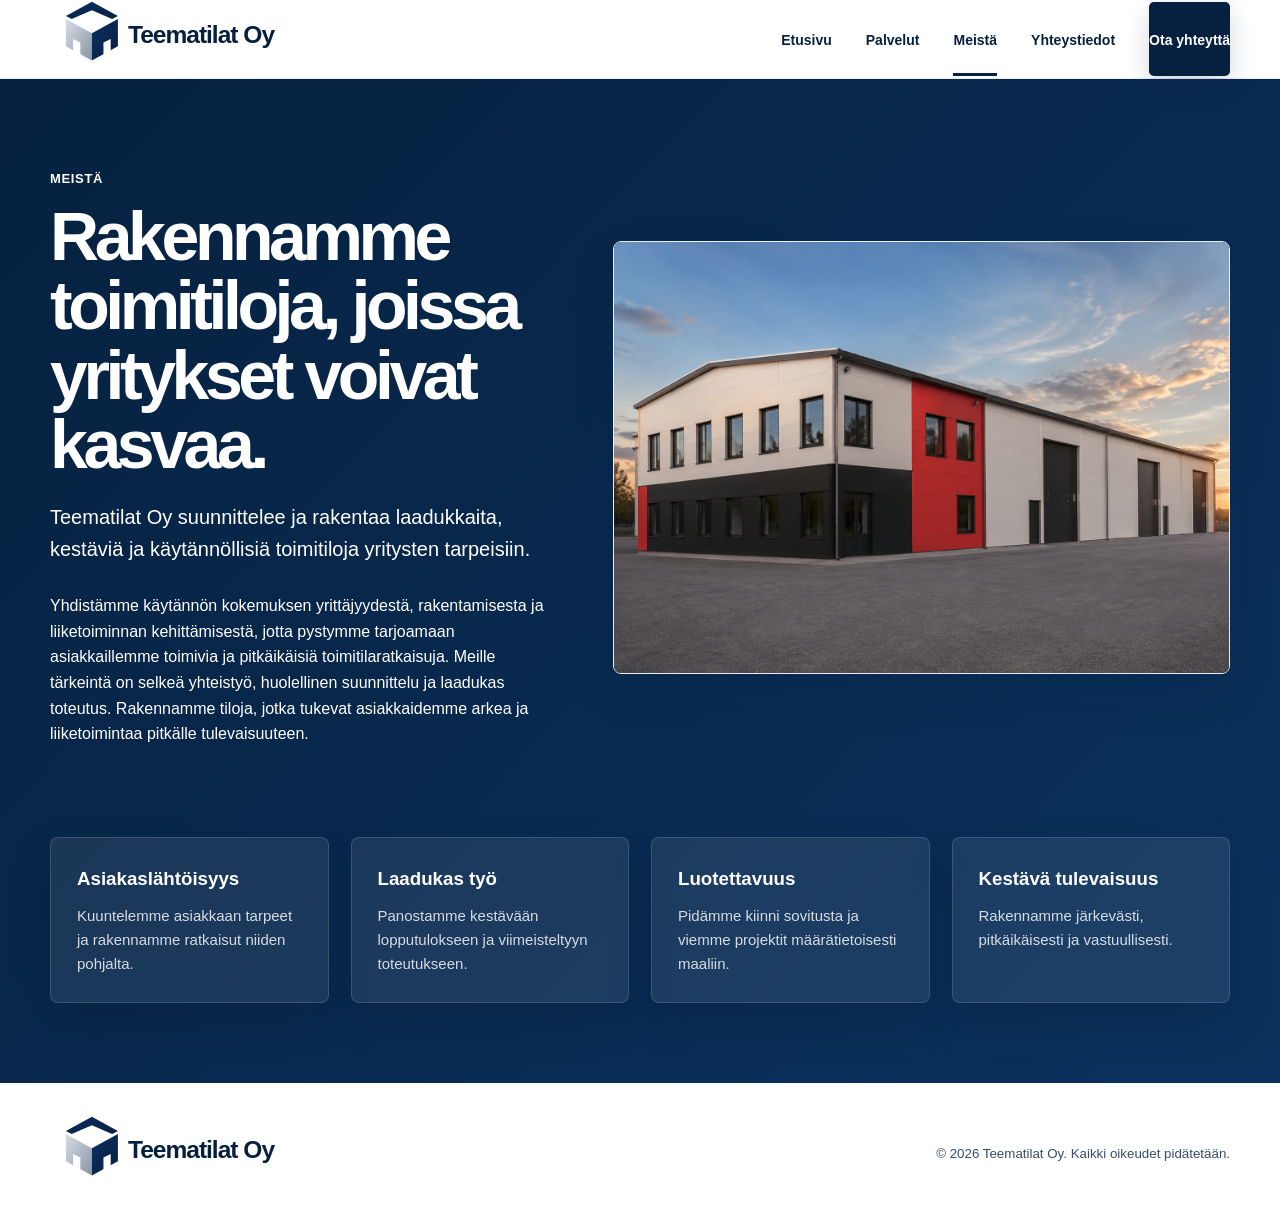
==== commit 6d38e75e: "Update meista.html" ====
--- a/meista.html
+++ b/meista.html
@@ -36,7 +36,7 @@
         Teematilat Oy suunnittelee ja rakentaa laadukkaita, kestäviä ja käytännöllisiä toimitiloja yritysten tarpeisiin.
       </p>
       <p>
-        Teematilat Oy:n yrittäjät ovat Matias Linna ja Teemu Rentola. Yhdistämme käytännön kokemuksen yrittäjyydestä, rakentamisesta ja liiketoiminnan kehittämisestä, jotta pystymme tarjoamaan asiakkaillemme toimivia ja pitkäikäisiä toimitilaratkaisuja. Meille tärkeintä on selkeä yhteistyö, huolellinen suunnittelu ja laadukas toteutus. Rakennamme tiloja, jotka tukevat asiakkaidemme arkea ja liiketoimintaa pitkälle tulevaisuuteen.
+        Yhdistämme käytännön kokemuksen yrittäjyydestä, rakentamisesta ja liiketoiminnan kehittämisestä, jotta pystymme tarjoamaan asiakkaillemme toimivia ja pitkäikäisiä toimitilaratkaisuja. Meille tärkeintä on selkeä yhteistyö, huolellinen suunnittelu ja laadukas toteutus. Rakennamme tiloja, jotka tukevat asiakkaidemme arkea ja liiketoimintaa pitkälle tulevaisuuteen.
       </p>
     </div>
 
